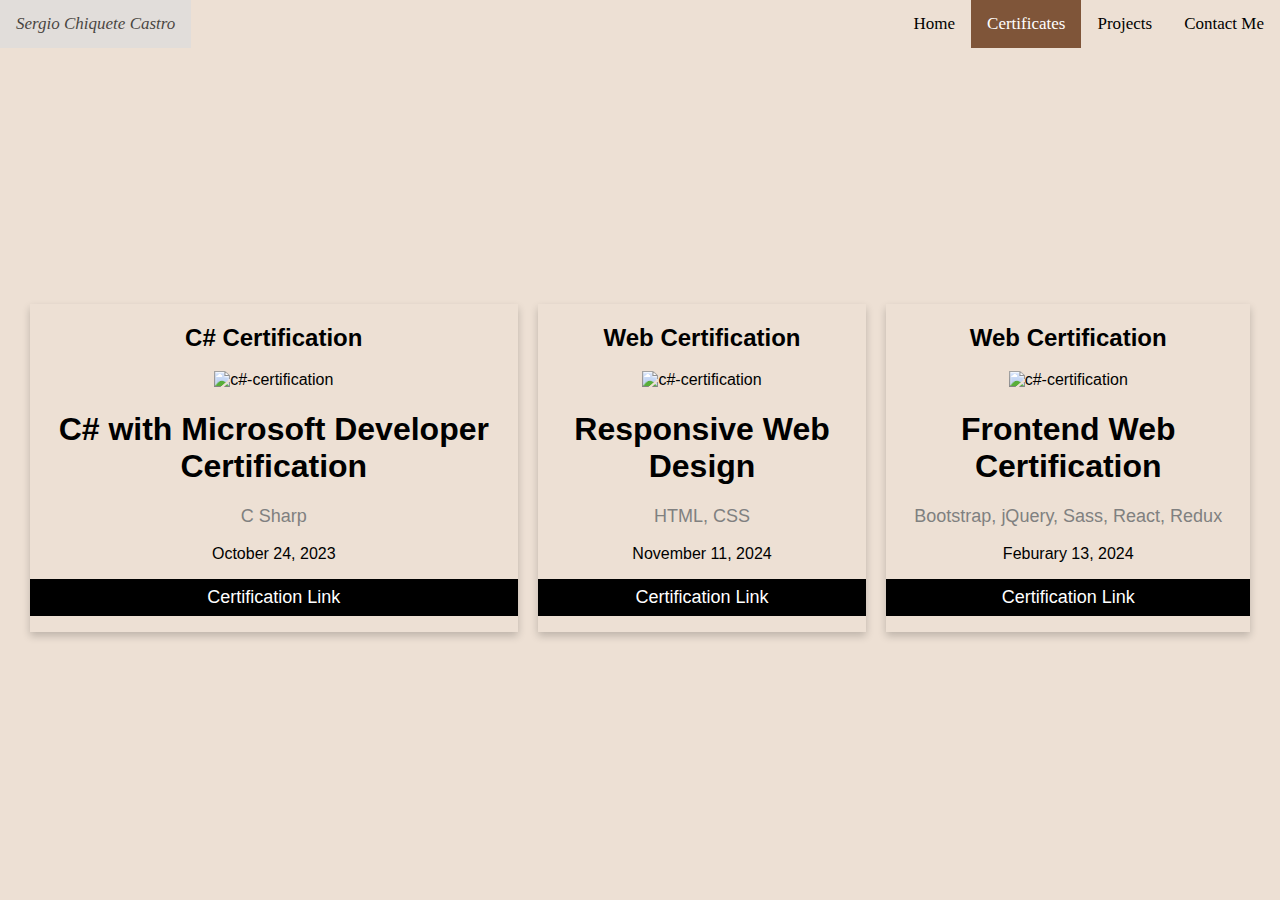
==== certificates.html @ 0375aa4e "Add files via upload" ====
<!DOCTYPE html>
<html lang="en">
  <head>
    <meta charset="UTF-8" />
    <meta name="viewport" content="width=device-width, initial-scale=1" />
    <title>Certificates Page</title>
    <link rel="stylesheet" href="certificates.css" />
  </head>

  <body>
    <nav class="topnav">
      <a href="/ContactMe/contact.html">Contact Me</a>
      <a href="/Projects/projects.html">Projects</a>
      <a class="active" href="/Certificates/certificates.html">Certificates</a>
      <a href="/HOME/index.html">Home</a>
      <a class="name" href="#name"><em>Sergio Chiquete Castro</em></a>
    </nav>

    <div class="container-one">
      <section style="padding: 10px;">
        <div class="certCard1">
          <h2 style="text-align: center">C# Certification</h2>

          <img
            src="/images/cSharpCertification.png"
            alt="c#-certification"
            class="img1Style"
          />

          <h1>C# with Microsoft Developer Certification </h1>
          <p class="titleOne">
            C Sharp
          </p>
          <p>October 24, 2023</p>

          <p><button>Certification Link</button></p>
        </div>
      </section>

      <section style="padding: 10px;">
        <div class="certCard1">
          <h2 style="text-align: center">Web Certification</h2>

          <img
            src="/images/webCertification.png"
            alt="c#-certification"
            class="img1Style"
          />

          <h1> Responsive Web Design</h1>
          <p class="titleOne">
           
          HTML, CSS

            </p>
          <p>November 11, 2024</p>

          <p><button>Certification Link</button></p>
        </div>
      </section>

      <section style="padding: 10px;">
        <div class="certCard1">
          <h2 style="text-align: center">Web Certification</h2>

          
          <img
          src="/images/fontEndWeb.png"
          alt="c#-certification"
          class="img1Style"
        />
          <h1> Frontend Web Certification </h1>
          <p class="titleOne"> Bootstrap, jQuery, Sass, React, Redux</p>
          <p>Feburary 13, 2024</p>

          <p><button>Certification Link</button></p>
        </div>
      </section>
    </div>
  </body>
</html>
---- certificates.css ----
body {
    background-color: #ede0d4;
    margin: 0;
   }
  
/*    NAVIGATION BAR       */
  .topnav {
    overflow: hidden;
    background-color: #ede0d4;
  }
  
  .topnav a {
    float: right;
    color: black;
    text-align: center;
    padding: 14px 16px;
    text-decoration: none;
    font-size: 17px;
  }
  
  .topnav a:hover {
    background-color: #ddd;
    color: black;
  }
  
  .topnav a.active {
    background-color: #7f5539;
    color: white;
  }
  
   .topnav a.name {
    float: left;
    font-size: 10;
  }
  
  /*^^^^^^NAVIGATION BAR^^^^^^*/


   .container-one {
     display: flex;
    flex-direction: row;
    align-items: center;
    justify-content: center;
    min-height: 800px;
    background-color: #ede0d4;
    position: relative;
  } 
  
  
  /*IMAGES*/
 

  .container-one {
    padding: 20px;
    flex-direction: row;
  }

  section {
    display: grid;
      grid-template-columns: repeat(auto-fit, minmax(200px, 1fr));
      grid-gap: 20px; 
    
    }




/*IMAGES ONE*/

.img1Style{

  width: 100%;
 
}

.certCard1 {
  box-shadow: 0 4px 8px 0 rgba(0, 0, 0, 0.2);
  max-width: 550px;
  margin: auto;
  text-align: center;
  font-family: arial;
}

.titleOne {
  color: grey;
  font-size: 18px;
}

button {
  border: none;
  outline: 0;
  display: inline-block;
  padding: 8px;
  color: white;
  background-color: #000;
  text-align: center;
  cursor: pointer;
  width: 100%;
  font-size: 18px;
}

a {
  text-decoration: none;
  font-size: 22px;
  color: black;
}

button:hover, a:hover {
  opacity: 0.7;
}


/*IMAGES ONE */

    

@media only screen and (max-width: 575.98px) {
  .container-one {
    display: flex;
    flex-direction: column;
  }
  .certCard1 {
    margin-bottom: 20px;
  }

}
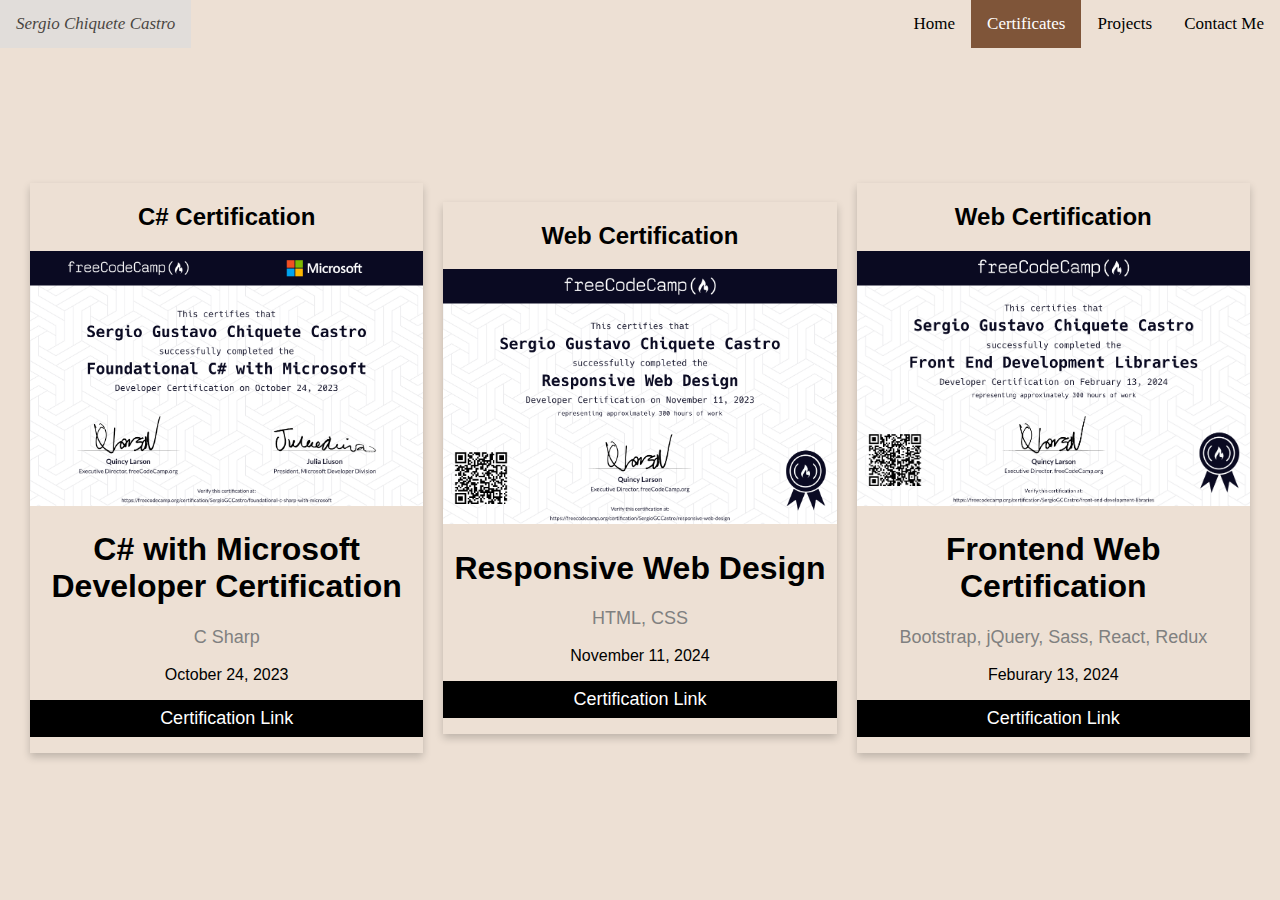
==== commit ff6c22a2: "Update certificates.html" ====
--- a/certificates.html
+++ b/certificates.html
@@ -9,10 +9,10 @@
 
   <body>
     <nav class="topnav">
-      <a href="/ContactMe/contact.html">Contact Me</a>
-      <a href="/Projects/projects.html">Projects</a>
-      <a class="active" href="/Certificates/certificates.html">Certificates</a>
-      <a href="/HOME/index.html">Home</a>
+      <a href="contact.html">Contact Me</a>
+      <a href="projects.html">Projects</a>
+      <a class="active" href="certificates.html">Certificates</a>
+      <a href="index.html">Home</a>
       <a class="name" href="#name"><em>Sergio Chiquete Castro</em></a>
     </nav>
 
@@ -22,7 +22,7 @@
           <h2 style="text-align: center">C# Certification</h2>
 
           <img
-            src="/images/cSharpCertification.png"
+            src="cSharpCertification.png"
             alt="c#-certification"
             class="img1Style"
           />
@@ -42,7 +42,7 @@
           <h2 style="text-align: center">Web Certification</h2>
 
           <img
-            src="/images/webCertification.png"
+            src="webCertification.png"
             alt="c#-certification"
             class="img1Style"
           />
@@ -65,7 +65,7 @@
 
           
           <img
-          src="/images/fontEndWeb.png"
+          src="fontEndWeb.png"
           alt="c#-certification"
           class="img1Style"
         />
